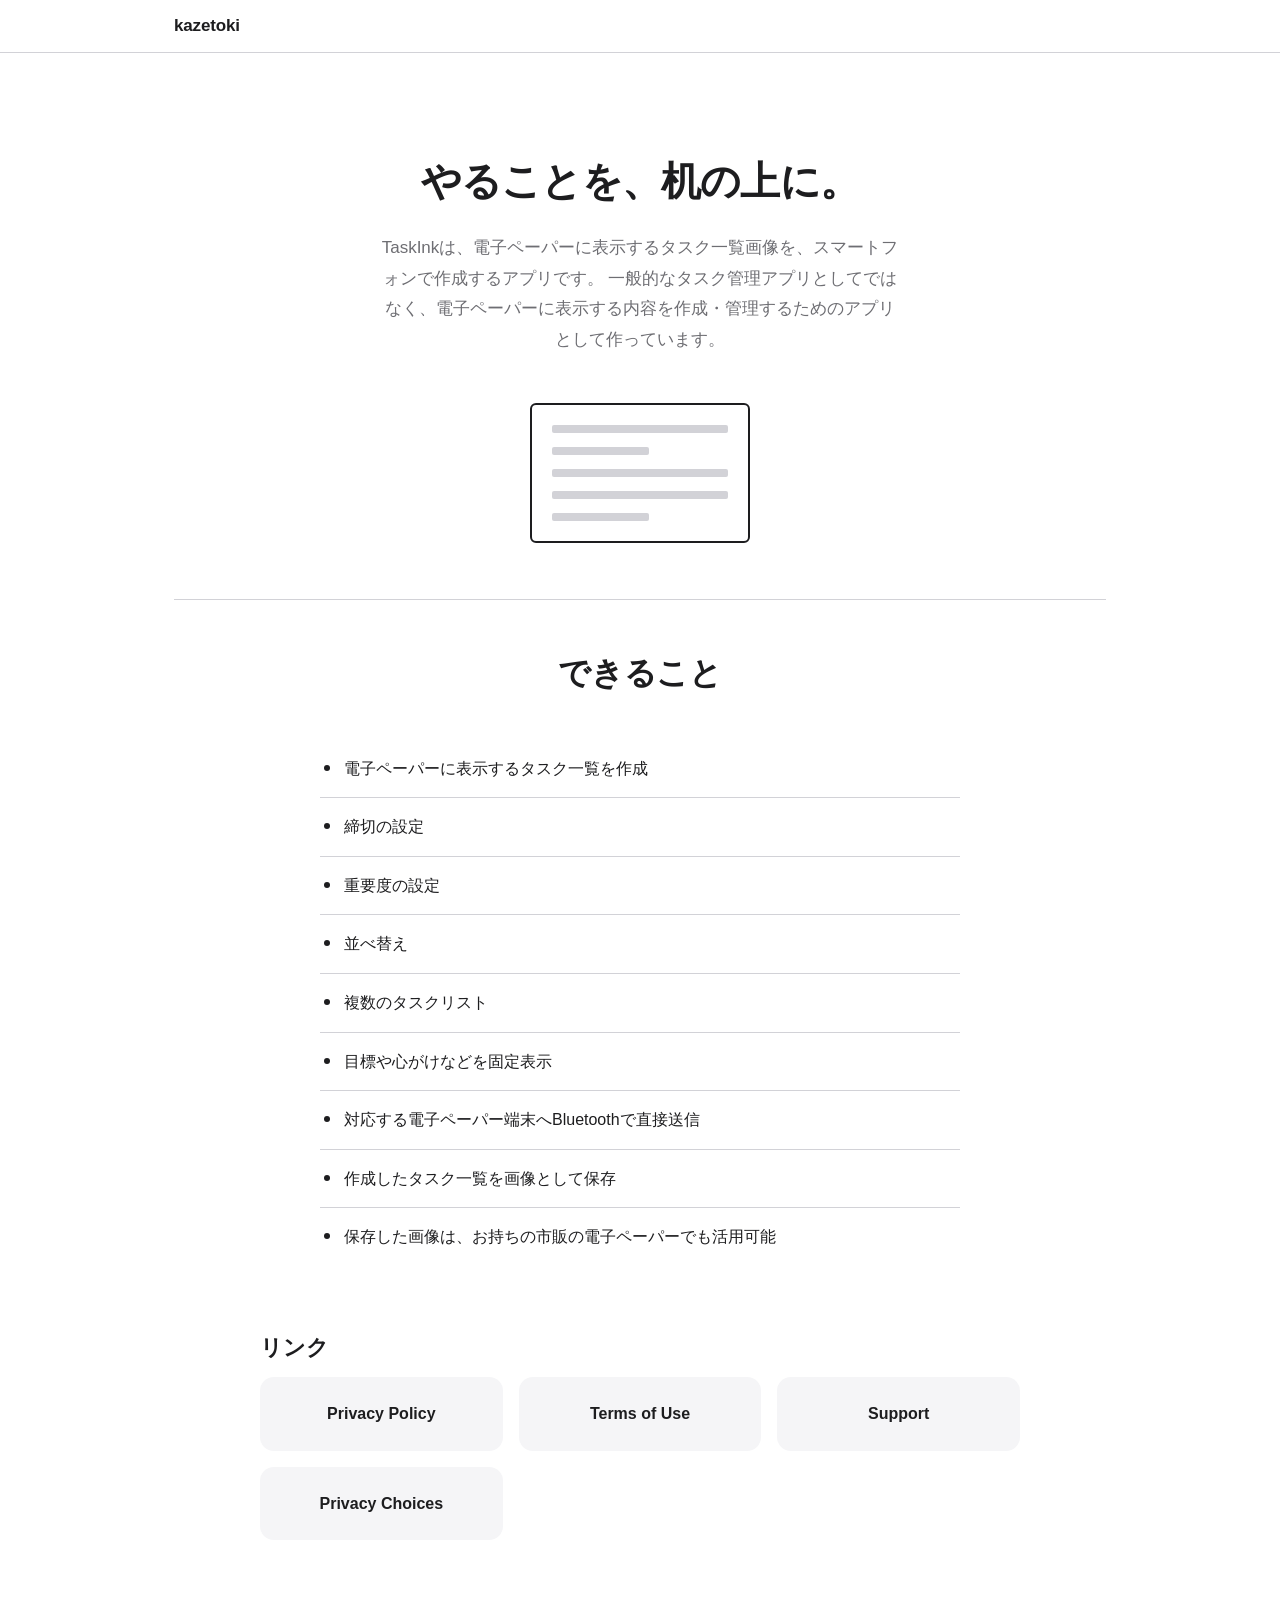
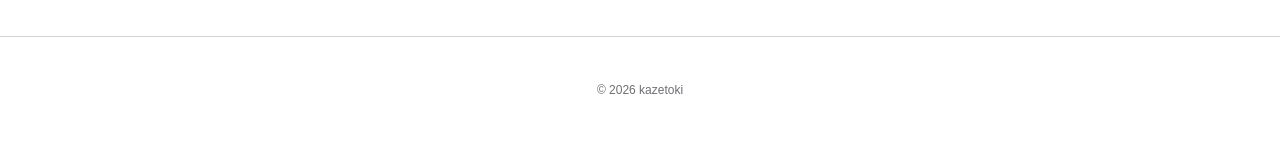
==== taskink/index.html @ 9e15902d "Turn the site into a kazetoki apps hub and add TaskInk - index.html: restructure the top page from a" ====
<!DOCTYPE html>
<html lang="ja">
<head>
<meta charset="UTF-8">
<meta name="viewport" content="width=device-width, initial-scale=1.0">
<title>TaskInk | kazetoki</title>
<meta name="description" content="電子ペーパーに表示するタスク一覧画像を、スマートフォンで作成するアプリです。">
<link rel="stylesheet" href="../styles.css">
<link rel="stylesheet" href="styles.css">
</head>
<body>
<header class="site-header">
  <nav class="nav">
    <a class="nav-brand" href="../index.html">kazetoki</a>
  </nav>
</header>

<main>
  <section class="taskink-hero">
    <p class="tagline">やることを、机の上に。</p>
    <p class="lead">
      TaskInkは、電子ペーパーに表示するタスク一覧画像を、スマートフォンで作成するアプリです。
      一般的なタスク管理アプリとしてではなく、電子ペーパーに表示する内容を作成・管理するためのアプリとして作っています。
    </p>
    <div class="taskink-mock" aria-hidden="true">
      <div class="line"></div>
      <div class="line short"></div>
      <div class="line"></div>
      <div class="line"></div>
      <div class="line short"></div>
    </div>
  </section>

  <section>
    <h2>できること</h2>
    <ul class="feature-list">
      <li><span class="mark"></span><span>電子ペーパーに表示するタスク一覧を作成</span></li>
      <li><span class="mark"></span><span>締切の設定</span></li>
      <li><span class="mark"></span><span>重要度の設定</span></li>
      <li><span class="mark"></span><span>並べ替え</span></li>
      <li><span class="mark"></span><span>複数のタスクリスト</span></li>
      <li><span class="mark"></span><span>目標や心がけなどを固定表示</span></li>
      <li><span class="mark"></span><span>対応する電子ペーパー端末へBluetoothで直接送信</span></li>
      <li><span class="mark"></span><span>作成したタスク一覧を画像として保存</span></li>
      <li><span class="mark"></span><span>保存した画像は、お持ちの市販の電子ペーパーでも活用可能</span></li>
    </ul>
  </section>

  <section class="doc">
    <h2>リンク</h2>
    <div class="links-grid">
      <a class="link-card" href="privacy.html">Privacy Policy</a>
      <a class="link-card" href="terms.html">Terms of Use</a>
      <a class="link-card" href="support.html">Support</a>
      <a class="link-card" href="privacy-choices.html">Privacy Choices</a>
    </div>
  </section>
</main>

<footer class="site-footer">
  <p>&copy; 2026 kazetoki</p>
</footer>
</body>
</html>
---- styles.css ----
:root {
  --color-bg: #ffffff;
  --color-text: #1d1d1f;
  --color-text-secondary: #6e6e73;
  --color-border: #d2d2d7;
  --color-accent: #0071e3;
  --color-surface: #f5f5f7;
  --max-width: 980px;
  --font-sans: -apple-system, BlinkMacSystemFont, "SF Pro Text", "Hiragino Sans",
    "Hiragino Kaku Gothic ProN", "Segoe UI", Roboto, sans-serif;
}

* {
  box-sizing: border-box;
}

html {
  scroll-behavior: smooth;
}

body {
  margin: 0;
  font-family: var(--font-sans);
  background: var(--color-bg);
  color: var(--color-text);
  line-height: 1.6;
  -webkit-font-smoothing: antialiased;
}

a {
  color: var(--color-accent);
  text-decoration: none;
}

a:hover {
  text-decoration: underline;
}

.site-header {
  position: sticky;
  top: 0;
  z-index: 10;
  background: rgba(255, 255, 255, 0.8);
  backdrop-filter: saturate(180%) blur(20px);
  -webkit-backdrop-filter: saturate(180%) blur(20px);
  border-bottom: 1px solid var(--color-border);
}

.nav {
  max-width: var(--max-width);
  margin: 0 auto;
  padding: 0 24px;
  height: 52px;
  display: flex;
  align-items: center;
  justify-content: space-between;
}

.nav-brand {
  font-weight: 600;
  font-size: 17px;
  color: var(--color-text);
  letter-spacing: -0.01em;
}

.nav-links {
  display: flex;
  gap: 28px;
  list-style: none;
  margin: 0;
  padding: 0;
}

.nav-links a {
  color: var(--color-text);
  font-size: 14px;
}

.nav-links a:hover {
  color: var(--color-accent);
  text-decoration: none;
}

.nav-toggle {
  display: none;
}

main {
  max-width: var(--max-width);
  margin: 0 auto;
  padding: 0 24px;
}

.hero {
  text-align: center;
  padding: 96px 24px 64px;
}

.hero h1 {
  font-size: 56px;
  font-weight: 700;
  letter-spacing: -0.02em;
  margin: 0 0 16px;
}

.hero p {
  font-size: 21px;
  color: var(--color-text-secondary);
  max-width: 640px;
  margin: 0 auto;
}

section {
  padding: 48px 0;
  border-top: 1px solid var(--color-border);
}

section h2 {
  font-size: 32px;
  font-weight: 700;
  letter-spacing: -0.01em;
  text-align: center;
  margin: 0 0 40px;
}

.apps-grid {
  display: grid;
  grid-template-columns: repeat(auto-fit, minmax(260px, 1fr));
  gap: 24px;
}

.app-card {
  display: block;
  background: var(--color-surface);
  border-radius: 18px;
  padding: 32px;
  text-align: center;
  color: var(--color-text);
  text-decoration: none;
  transition: transform 0.2s ease;
}

.app-card:hover {
  transform: translateY(-4px);
  text-decoration: none;
}

.app-icon {
  display: block;
  width: 72px;
  height: 72px;
  border-radius: 18px;
  margin: 0 auto 20px;
  box-shadow: 0 1px 3px rgba(0, 0, 0, 0.15);
}

/* アプリアイコン画像がまだ無いアプリ用の、文字だけの簡易プレースホルダー。
   実際のアイコンができたら .app-icon (img) に差し替える想定。 */
.app-icon-placeholder {
  display: flex;
  align-items: center;
  justify-content: center;
  width: 72px;
  height: 72px;
  margin: 0 auto 20px;
  border-radius: 18px;
  background: #ffffff;
  border: 1.5px solid var(--color-text);
  font-family: Georgia, "Hiragino Mincho ProN", serif;
  font-size: 28px;
  font-weight: 700;
  color: var(--color-text);
}

.app-card h3 {
  font-size: 20px;
  margin: 0 0 8px;
}

.app-card p {
  color: var(--color-text-secondary);
  font-size: 15px;
  margin: 0;
}

.links-grid {
  display: grid;
  grid-template-columns: repeat(auto-fit, minmax(200px, 1fr));
  gap: 16px;
}

.link-card {
  display: block;
  background: var(--color-surface);
  border-radius: 14px;
  padding: 24px;
  text-align: center;
  color: var(--color-text);
  font-weight: 600;
  font-size: 16px;
  transition: background 0.2s ease;
}

.link-card:hover {
  background: #e8e8ed;
  text-decoration: none;
}

.page-hero {
  padding: 72px 24px 32px;
  text-align: center;
  border-top: none;
}

.page-hero h1 {
  font-size: 40px;
  font-weight: 700;
  letter-spacing: -0.02em;
  margin: 0 0 8px;
}

.page-hero p {
  color: var(--color-text-secondary);
  font-size: 15px;
}

.doc {
  padding: 16px 0 96px;
  border-top: none;
  max-width: 760px;
  margin: 0 auto;
}

.doc h2 {
  font-size: 22px;
  text-align: left;
  margin: 40px 0 12px;
}

.doc h2:first-child {
  margin-top: 0;
}

.doc p,
.doc li {
  color: var(--color-text);
  font-size: 16px;
}

.doc ul {
  padding-left: 20px;
}

.doc .updated {
  color: var(--color-text-secondary);
  font-size: 14px;
  margin-top: -8px;
}

.contact-box {
  background: var(--color-surface);
  border-radius: 14px;
  padding: 28px;
  text-align: center;
  margin-top: 24px;
}

.contact-box .email {
  font-size: 19px;
  font-weight: 600;
}

.site-footer {
  border-top: 1px solid var(--color-border);
  padding: 32px 24px;
  text-align: center;
  color: var(--color-text-secondary);
  font-size: 12px;
}

.site-footer a {
  color: var(--color-text-secondary);
  margin: 0 8px;
}

@media (max-width: 640px) {
  .hero {
    padding: 64px 20px 40px;
  }

  .hero h1 {
    font-size: 36px;
  }

  .hero p {
    font-size: 17px;
  }

  section h2 {
    font-size: 26px;
  }

  .page-hero h1 {
    font-size: 30px;
  }
}

@media (max-width: 480px) {
  .nav {
    flex-direction: column;
    align-items: center;
    height: auto;
    padding: 12px 16px;
    gap: 8px;
  }

  .nav-links {
    gap: 14px;
  }

  .nav-links a {
    font-size: 13px;
  }
}
---- taskink/styles.css ----
/* TaskInk専用の追加スタイル。共通の ../styles.css を先に読み込んだうえで
   このファイルを読み込む前提(taskink/index.html参照)。電子ペーパーらしい、
   白・黒・グレー中心の落ち着いた雰囲気にするため、アクセントカラーを
   無彩色に上書きするだけにとどめ、共通デザインの雰囲気は踏襲する。 */

:root {
  --color-accent: #1d1d1f;
}

.taskink-hero {
  text-align: center;
  padding: 96px 24px 56px;
  border-top: none;
}

.taskink-hero .tagline {
  font-size: 40px;
  font-weight: 700;
  letter-spacing: -0.02em;
  margin: 0 0 20px;
}

.taskink-hero .lead {
  font-size: 17px;
  line-height: 1.8;
  color: var(--color-text-secondary);
  max-width: 520px;
  margin: 0 auto;
}

/* 実機の電子ペーパー端末を模した簡単な枠(EpaperDeviceGraphic相当の
   雰囲気)。画像ではなくCSSのみで表現している。 */
.taskink-mock {
  width: 220px;
  margin: 48px auto 0;
  background: #ffffff;
  border: 2px solid var(--color-text);
  border-radius: 6px;
  padding: 20px;
  text-align: left;
}

.taskink-mock .line {
  height: 8px;
  background: var(--color-border);
  border-radius: 2px;
  margin-bottom: 14px;
}

.taskink-mock .line:last-child {
  margin-bottom: 0;
}

.taskink-mock .line.short {
  width: 55%;
}

.feature-list {
  list-style: none;
  margin: 0 auto;
  padding: 0;
  max-width: 640px;
}

.feature-list li {
  display: flex;
  align-items: flex-start;
  gap: 14px;
  padding: 16px 4px;
  border-bottom: 1px solid var(--color-border);
  font-size: 16px;
}

.feature-list li:last-child {
  border-bottom: none;
}

.feature-list .mark {
  flex-shrink: 0;
  width: 6px;
  height: 6px;
  border-radius: 50%;
  background: var(--color-text);
  margin-top: 9px;
}
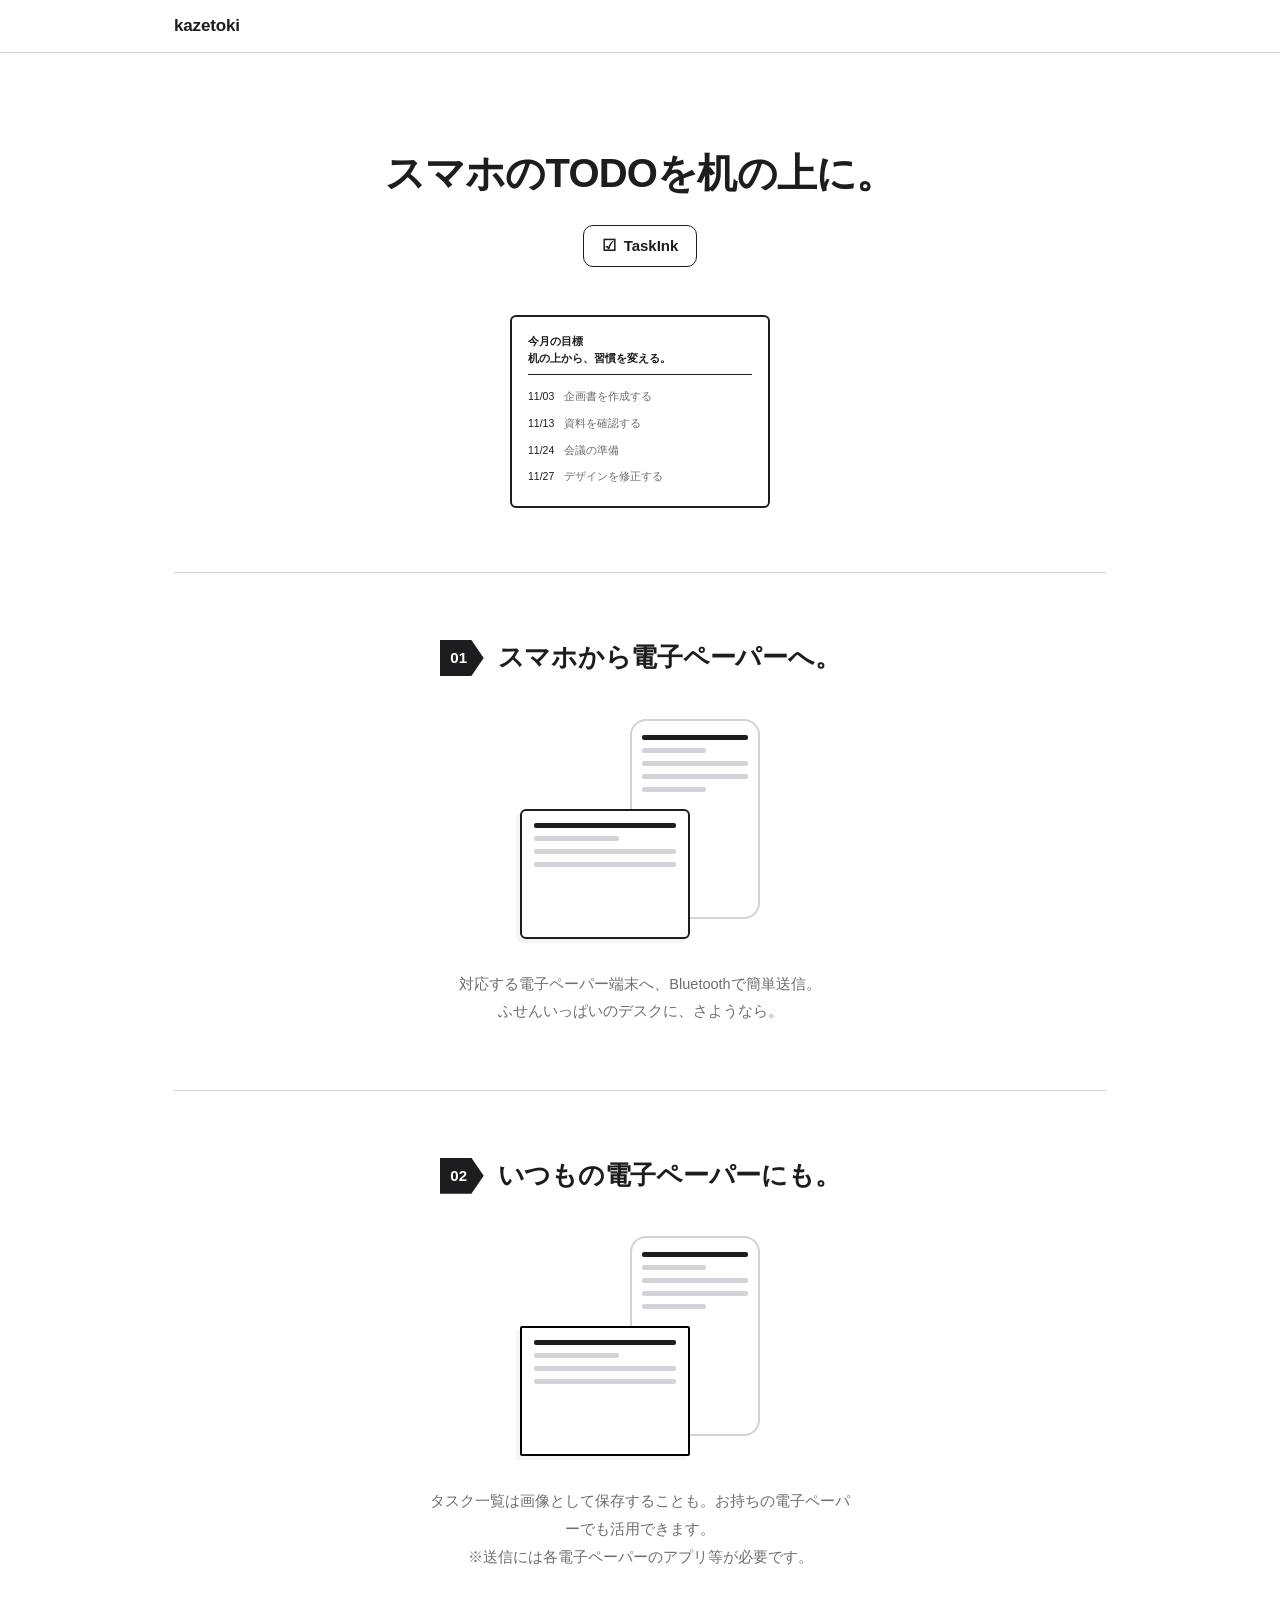
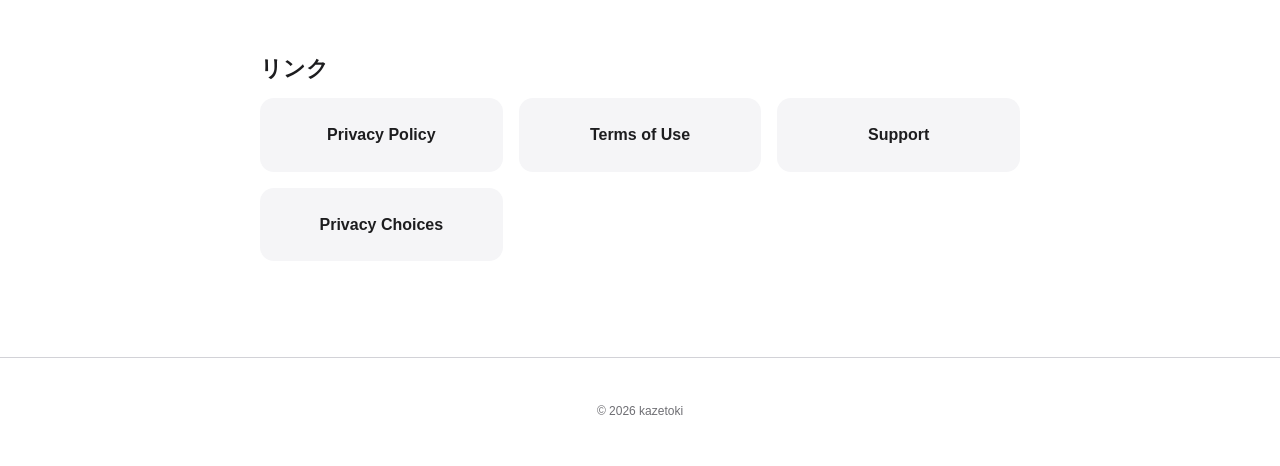
==== commit f3095751: "Redesign the TaskInk page and use the real app icon - Hub page: replace TaskInk's placeholder "T" ca" ====
--- a/taskink/index.html
+++ b/taskink/index.html
@@ -17,33 +17,75 @@
 
 <main>
   <section class="taskink-hero">
-    <p class="tagline">やることを、机の上に。</p>
-    <p class="lead">
-      TaskInkは、電子ペーパーに表示するタスク一覧画像を、スマートフォンで作成するアプリです。
-      一般的なタスク管理アプリとしてではなく、電子ペーパーに表示する内容を作成・管理するためのアプリとして作っています。
-    </p>
+    <h1>スマホのTODOを机の上に。</h1>
+    <div class="taskink-badge">
+      <span class="icon">☑</span>
+      <span>TaskInk</span>
+    </div>
+    <!-- 仮のモックアップ。実物の電子ペーパーが360度回転する動画に
+         差し替え予定。 -->
     <div class="taskink-mock" aria-hidden="true">
-      <div class="line"></div>
-      <div class="line short"></div>
-      <div class="line"></div>
-      <div class="line"></div>
-      <div class="line short"></div>
+      <div class="mock-title">今月の目標<br>机の上から、習慣を変える。</div>
+      <div class="mock-row"><span class="date">11/03</span><span>企画書を作成する</span></div>
+      <div class="mock-row"><span class="date">11/13</span><span>資料を確認する</span></div>
+      <div class="mock-row"><span class="date">11/24</span><span>会議の準備</span></div>
+      <div class="mock-row"><span class="date">11/27</span><span>デザインを修正する</span></div>
     </div>
   </section>
 
-  <section>
-    <h2>できること</h2>
-    <ul class="feature-list">
-      <li><span class="mark"></span><span>電子ペーパーに表示するタスク一覧を作成</span></li>
-      <li><span class="mark"></span><span>締切の設定</span></li>
-      <li><span class="mark"></span><span>重要度の設定</span></li>
-      <li><span class="mark"></span><span>並べ替え</span></li>
-      <li><span class="mark"></span><span>複数のタスクリスト</span></li>
-      <li><span class="mark"></span><span>目標や心がけなどを固定表示</span></li>
-      <li><span class="mark"></span><span>対応する電子ペーパー端末へBluetoothで直接送信</span></li>
-      <li><span class="mark"></span><span>作成したタスク一覧を画像として保存</span></li>
-      <li><span class="mark"></span><span>保存した画像は、お持ちの市販の電子ペーパーでも活用可能</span></li>
-    </ul>
+  <!-- 「できること」の紹介。今は2つだが、今後増やす予定
+       (同じ.feature-story構造を追加していけばよい)。
+       画像部分は仮のCSSモックアップで、実物の写真や動画に差し替え予定。 -->
+  <section class="feature-story">
+    <div class="feature-story-heading">
+      <span class="section-num">01</span>
+      <h2>スマホから電子ペーパーへ。</h2>
+    </div>
+    <div class="device-combo-mock" aria-hidden="true">
+      <div class="phone-mock">
+        <div class="mini-line dark"></div>
+        <div class="mini-line short"></div>
+        <div class="mini-line"></div>
+        <div class="mini-line"></div>
+        <div class="mini-line short"></div>
+      </div>
+      <div class="epaper-mock">
+        <div class="mini-line dark"></div>
+        <div class="mini-line short"></div>
+        <div class="mini-line"></div>
+        <div class="mini-line"></div>
+      </div>
+    </div>
+    <p class="feature-story-caption">
+      対応する電子ペーパー端末へ、Bluetoothで簡単送信。<br>
+      ふせんいっぱいのデスクに、さようなら。
+    </p>
+  </section>
+
+  <section class="feature-story">
+    <div class="feature-story-heading">
+      <span class="section-num">02</span>
+      <h2>いつもの電子ペーパーにも。</h2>
+    </div>
+    <div class="device-combo-mock alt" aria-hidden="true">
+      <div class="phone-mock">
+        <div class="mini-line dark"></div>
+        <div class="mini-line short"></div>
+        <div class="mini-line"></div>
+        <div class="mini-line"></div>
+        <div class="mini-line short"></div>
+      </div>
+      <div class="epaper-mock">
+        <div class="mini-line dark"></div>
+        <div class="mini-line short"></div>
+        <div class="mini-line"></div>
+        <div class="mini-line"></div>
+      </div>
+    </div>
+    <p class="feature-story-caption">
+      タスク一覧は画像として保存することも。お持ちの電子ペーパーでも活用できます。<br>
+      ※送信には各電子ペーパーのアプリ等が必要です。
+    </p>
   </section>
 
   <section class="doc">
--- a/taskink/styles.css
+++ b/taskink/styles.css
@@ -1,7 +1,11 @@
 /* TaskInk専用の追加スタイル。共通の ../styles.css を先に読み込んだうえで
    このファイルを読み込む前提(taskink/index.html参照)。電子ペーパーらしい、
    白・黒・グレー中心の落ち着いた雰囲気にするため、アクセントカラーを
-   無彩色に上書きするだけにとどめ、共通デザインの雰囲気は踏襲する。 */
+   無彩色に上書きするだけにとどめ、共通デザインの雰囲気は踏襲する。
+
+   ここにある電子ペーパー/スマホの図解はすべてCSSだけで組んだ仮のもの。
+   実物の写真やBlenderで作成予定の回転動画に差し替える前提の、
+   レイアウト確認用プレースホルダー。 */
 
 :root {
   --color-accent: #1d1d1f;
@@ -9,77 +13,171 @@
 
 .taskink-hero {
   text-align: center;
-  padding: 96px 24px 56px;
+  padding: 88px 24px 64px;
   border-top: none;
 }
 
-.taskink-hero .tagline {
+.taskink-hero h1 {
   font-size: 40px;
   font-weight: 700;
   letter-spacing: -0.02em;
   margin: 0 0 20px;
+  text-wrap: balance;
 }
 
-.taskink-hero .lead {
-  font-size: 17px;
-  line-height: 1.8;
-  color: var(--color-text-secondary);
-  max-width: 520px;
-  margin: 0 auto;
+/* 見出し直下の「☑ TaskInk」バッジ。 */
+.taskink-badge {
+  display: inline-flex;
+  align-items: center;
+  gap: 8px;
+  padding: 8px 18px;
+  border: 1.5px solid var(--color-text);
+  border-radius: 10px;
+  font-weight: 700;
+  font-size: 15px;
 }
 
-/* 実機の電子ペーパー端末を模した簡単な枠(EpaperDeviceGraphic相当の
-   雰囲気)。画像ではなくCSSのみで表現している。 */
+.taskink-badge .icon {
+  font-size: 16px;
+  line-height: 1;
+}
+
+/* トップの電子ペーパー本体モックアップ。 */
 .taskink-mock {
-  width: 220px;
+  width: 260px;
   margin: 48px auto 0;
   background: #ffffff;
   border: 2px solid var(--color-text);
   border-radius: 6px;
-  padding: 20px;
+  padding: 16px;
   text-align: left;
 }
 
-.taskink-mock .line {
-  height: 8px;
+.taskink-mock .mock-title {
+  font-size: 11px;
+  font-weight: 700;
+  line-height: 1.5;
+  padding-bottom: 8px;
+  margin-bottom: 8px;
+  border-bottom: 1.5px solid var(--color-text);
+}
+
+.taskink-mock .mock-row {
+  display: flex;
+  gap: 10px;
+  font-size: 10.5px;
+  padding: 5px 0;
+  color: var(--color-text-secondary);
+}
+
+.taskink-mock .mock-row .date {
+  flex-shrink: 0;
+  color: var(--color-text);
+  font-variant-numeric: tabular-nums;
+}
+
+/* 「01」「02」…の数字リボン。右端がへこんだ旗のような形。 */
+.feature-story {
+  padding: 64px 24px;
+  text-align: center;
+  border-top: 1px solid var(--color-border);
+}
+
+.feature-story-heading {
+  display: flex;
+  align-items: center;
+  justify-content: center;
+  gap: 14px;
+  margin-bottom: 40px;
+}
+
+.section-num {
+  flex-shrink: 0;
+  display: flex;
+  align-items: center;
+  justify-content: center;
+  width: 44px;
+  height: 36px;
+  background: var(--color-text);
+  color: #ffffff;
+  font-weight: 700;
+  font-size: 15px;
+  clip-path: polygon(0 0, 72% 0, 100% 50%, 72% 100%, 0 100%);
+  padding-right: 6px;
+}
+
+.feature-story h2 {
+  font-size: 26px;
+  font-weight: 700;
+  letter-spacing: -0.01em;
+  margin: 0;
+  text-align: left;
+  text-wrap: balance;
+}
+
+/* スマホ+電子ペーパーの組み合わせモックアップ。実物の写真/動画に
+   差し替える前提の仮組み。 */
+.device-combo-mock {
+  position: relative;
+  width: 260px;
+  height: 220px;
+  margin: 0 auto;
+}
+
+.device-combo-mock .phone-mock,
+.device-combo-mock .epaper-mock {
+  position: absolute;
+  background: #ffffff;
+  text-align: left;
+}
+
+.device-combo-mock .phone-mock {
+  top: 0;
+  right: 10px;
+  width: 130px;
+  height: 200px;
+  border: 2px solid var(--color-border);
+  border-radius: 16px;
+  padding: 14px 10px;
+}
+
+.device-combo-mock .epaper-mock {
+  bottom: 0;
+  left: 10px;
+  width: 170px;
+  height: 130px;
+  border: 2px solid var(--color-text);
+  border-radius: 6px;
+  padding: 12px;
+  box-shadow: -4px 4px 0 rgba(0, 0, 0, 0.04);
+}
+
+/* 02セクション: 「お手持ちの(自社製ではない)電子ペーパー」を示すため、
+   枠線を少し濃く・角ばらせて雰囲気を変えている(仮の表現)。 */
+.device-combo-mock.alt .epaper-mock {
+  border-radius: 2px;
+  border-color: #000000;
+}
+
+.device-combo-mock .mini-line {
+  height: 5px;
   background: var(--color-border);
   border-radius: 2px;
-  margin-bottom: 14px;
+  margin-bottom: 8px;
 }
 
-.taskink-mock .line:last-child {
-  margin-bottom: 0;
+.device-combo-mock .mini-line.dark {
+  background: var(--color-text);
 }
 
-.taskink-mock .line.short {
-  width: 55%;
+.device-combo-mock .mini-line.short {
+  width: 60%;
 }
 
-.feature-list {
-  list-style: none;
-  margin: 0 auto;
-  padding: 0;
-  max-width: 640px;
+.feature-story-caption {
+  margin: 32px auto 0;
+  max-width: 420px;
+  font-size: 14.5px;
+  line-height: 1.9;
+  color: var(--color-text-secondary);
 }
-
-.feature-list li {
-  display: flex;
-  align-items: flex-start;
-  gap: 14px;
-  padding: 16px 4px;
-  border-bottom: 1px solid var(--color-border);
-  font-size: 16px;
-}
-
-.feature-list li:last-child {
-  border-bottom: none;
-}
-
-.feature-list .mark {
-  flex-shrink: 0;
-  width: 6px;
-  height: 6px;
-  border-radius: 50%;
-  background: var(--color-text);
-  margin-top: 9px;
-}
